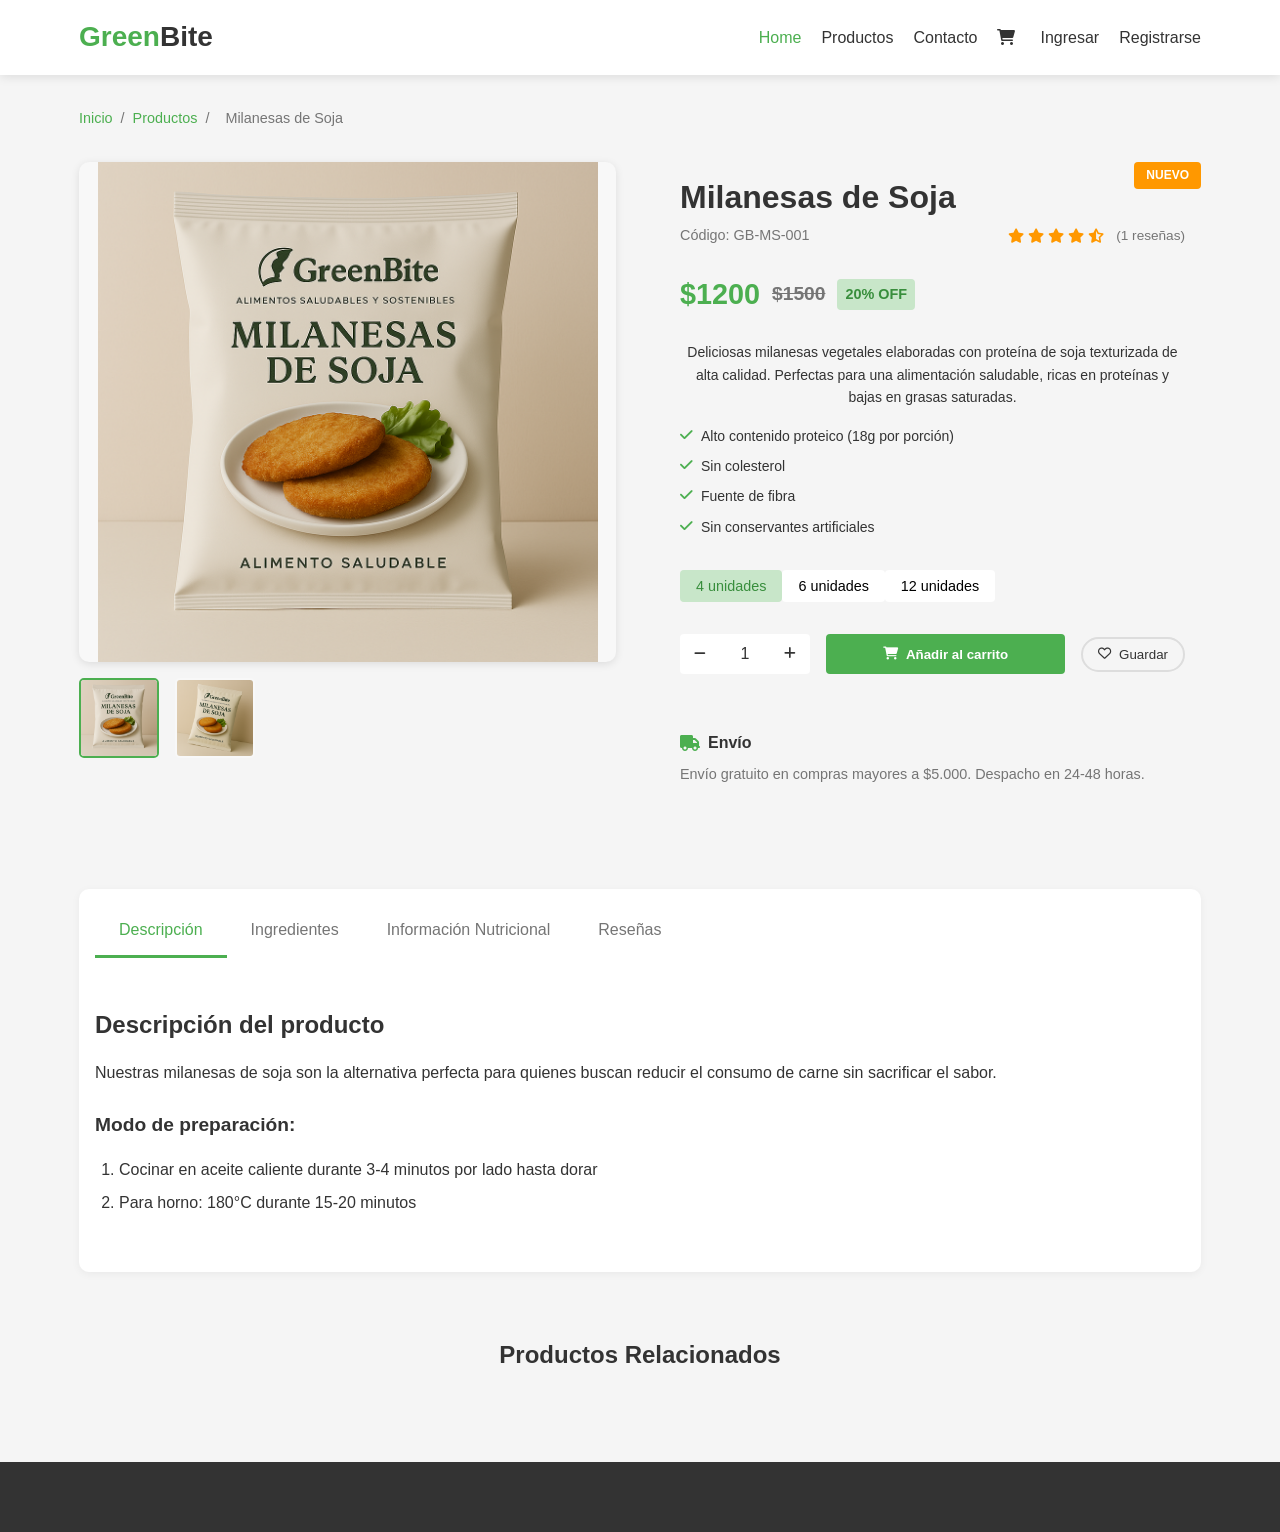
==== productDetail.html @ 4cae7c71 "Detalles del producto(html, css y javascript)" ====
<!DOCTYPE html>
<html lang="es">
<head>
    <meta charset="UTF-8">
    <meta name="viewport" content="width=device-width, initial-scale=1.0">
    <title>Detalle de Producto | GreenBite</title>
    <link rel="stylesheet" href="css/styles.css">
    <link rel="stylesheet" href="css/product-detail.css">
    <link rel="stylesheet" href="https://cdnjs.cloudflare.com/ajax/libs/font-awesome/6.0.0-beta3/css/all.min.css">
</head>
<body>
   <header>
    <div class="container">
        <div class="header-content">
            <div class="logo">
                <h1><span class="green">Green</span><span class="bite">Bite</span></h1>
            </div>
            
            <nav class="main-nav">
                <ul>
                    <li><a href="#" class="active">Home</a></li>
                    <li><a href="#popular-products">Productos</a></li>
                    <li><a href="#contact-section">Contacto</a></li>
                    <li><a href="productCart.html"><i class="fas fa-shopping-cart"></i></a></li>
                    <li><a href="login.html">Ingresar</a></li>
                    <li><a href="register.html">Registrarse</a></li>
                </ul>
            </nav>
        </div>
    </div>
</header>

    <main class="product-detail-container">
        <div class="container">
            <nav class="breadcrumb">
                <a href="index.html">Inicio</a>
                <span>/</span>
                <a href="#products">Productos</a>
                <span>/</span>
                <span id="current-product">Cargando...</span>
            </nav>

            <div class="product-detail-grid">
                <!-- Galería de imágenes -->
                <div class="product-gallery">
                    <div class="main-image">
                        <img src="" alt="Imagen del producto" id="main-product-image">
                    </div>
                    <div class="thumbnail-container" id="thumbnail-container">
                        <!-- Las miniaturas se generarán con JavaScript -->
                    </div>
                </div>

                <!-- Información del producto -->
                <div class="product-info">
                    <span class="product-badge" id="product-badge">Nuevo</span>
                    <h1 id="product-title">Cargando producto...</h1>
                    
                    <div class="product-meta">
                        <span class="product-code" id="product-code">Código: GB-XXXX</span>
                        <div class="product-rating">
                            <i class="fas fa-star"></i>
                            <i class="fas fa-star"></i>
                            <i class="fas fa-star"></i>
                            <i class="fas fa-star"></i>
                            <i class="fas fa-star-half-alt"></i>
                            <span id="review-count">(0 reseñas)</span>
                        </div>
                    </div>

                    <div class="product-price">
                        <span class="current-price" id="current-price">$0</span>
                        <span class="old-price" id="old-price"></span>
                        <span class="discount" id="discount-badge"></span>
                    </div>

                    <div class="product-description">
                        <p id="product-description">Descripción del producto...</p>
                        <ul class="features-list" id="features-list">
                            <!-- Características se llenarán con JS -->
                        </ul>
                    </div>

                    <div class="product-variants" id="product-variants">
                        <!-- Variantes se generarán con JS -->
                    </div>

                    <div class="product-actions">
                        <div class="quantity-selector">
                            <button class="qty-btn minus"><i class="fas fa-minus"></i></button>
                            <input type="number" value="1" min="1" max="10" class="qty-input">
                            <button class="qty-btn plus"><i class="fas fa-plus"></i></button>
                        </div>
                        <button class="btn-add-to-cart">
                            <i class="fas fa-shopping-cart"></i> Añadir al carrito
                        </button>
                        <button class="btn-wishlist">
                            <i class="far fa-heart"></i> Guardar
                        </button>
                    </div>

                    <div class="product-details">
                        <div class="detail-item">
                            <h3><i class="fas fa-truck"></i> Envío</h3>
                            <p>Envío gratuito en compras mayores a $5.000. Despacho en 24-48 horas.</p>
                        </div>
                    </div>
                </div>
            </div>

            <!-- Pestañas de información -->
            <div class="product-tabs">
                <ul class="tabs-header">
                    <li class="active" data-tab="description">Descripción</li>
                    <li data-tab="ingredients">Ingredientes</li>
                    <li data-tab="nutrition">Información Nutricional</li>
                    <li data-tab="reviews">Reseñas</li>
                </ul>
                <div class="tabs-content">
                    <div id="description" class="tab-pane active">
                        <h2 id="description-title">Descripción del producto</h2>
                        <p id="description-content">Cargando descripción...</p>
                        <h3>Modo de preparación:</h3>
                        <ol id="preparation-steps">
                            <!-- Pasos de preparación -->
                        </ol>
                    </div>
                    <div id="ingredients" class="tab-pane">
                        <h2>Ingredientes</h2>
                        <p id="ingredients-content">Cargando ingredientes...</p>
                        <p><strong>Alérgenos:</strong> <span id="allergens-info"></span></p>
                    </div>
                    <div id="nutrition" class="tab-pane">
                        <h2>Información Nutricional</h2>
                        <p id="nutrition-serving-size">Porción de 100g:</p>
                        <table class="nutrition-table">
                            <tbody id="nutrition-facts">
                                <!-- Datos nutricionales -->
                            </tbody>
                        </table>
                    </div>
                    <div id="reviews" class="tab-pane">
                        <h2>Reseñas de Clientes</h2>
                        <div id="reviews-container">
                            <!-- Reseñas se cargarán aquí -->
                        </div>
                    </div>
                </div>
            </div>

            <!-- Productos relacionados -->
            <section class="related-products">
                <h2>Productos Relacionados</h2>
                <div class="products-grid" id="related-products">
                    <!-- Productos relacionados se cargarán con JS -->
                </div>
            </section>
        </div>
    </main>

    <footer id="contact-section">
        <!-- Footer igual que en index.html -->
    </footer>

    <script src="js/product-detail.js"></script>
    <script>
        document.addEventListener('DOMContentLoaded', function() {
            const menuToggle = document.querySelector('.menu-toggle');
            const mainNav = document.querySelector('.main-nav');
            
            menuToggle.addEventListener('click', function() {
                mainNav.classList.toggle('active');
            });
        });
    </script>
</body>
</html>
---- css/styles.css ----
/* Estilos generales */
:root {
  --primary: #4CAF50;          /* Verde principal */
  --primary-dark: #388E3C;     /* Verde oscuro */
  --primary-light: #C8E6C9;    /* Verde claro */
  --secondary: #FF9800;        /* Naranja acento */
  --dark: #333333;             /* Texto oscuro */
  --light: #F5F5F5;           /* Fondo claro */
  --white: #FFFFFF;           /* Blanco */
  --gray: #757575;            /* Gris */
}

* {
  margin: 0;
  padding: 0;
  box-sizing: border-box;
  font-family: 'Segoe UI', Roboto, Oxygen, Ubuntu, Cantarell, 'Open Sans', sans-serif;
}

body {
  background-color: var(--light);
  color: var(--dark);
  line-height: 1.6;
}

.container {
  width: 90%;
  max-width: 1200px;
  margin: 0 auto;
  padding: 0 15px;
}

.btn {
  display: inline-block;
  padding: 10px 20px;
  border-radius: 25px;
  font-weight: 600;
  text-decoration: none;
  transition: all 0.3s ease;
  text-align: center;
  cursor: pointer;
  border: none;
}

.btn-primary {
  background-color: var(--primary);
  color: var(--white);
}

.btn-primary:hover {
  background-color: var(--primary-dark);
}

.btn-outline {
  background-color: transparent;
  color: var(--primary);
  border: 2px solid var(--primary);
}

.btn-outline:hover {
  background-color: var(--primary-light);
}

/* Header */
header {
    background-color: var(--white);
    box-shadow: 0 2px 10px rgba(0, 0, 0, 0.1);
    position: sticky;
    top: 0;
    z-index: 1000;
    padding: 15px 0;
}

.header-content {
    display: flex;
    justify-content: space-between;
    align-items: center;
}

.logo {
    display: flex;
    align-items: center;
}

.logo h1 {
    font-size: 28px;
    font-weight: 700;
}

.logo .green {
    color: var(--primary);
}

.logo .bite {
    color: var(--dark);
}

.main-nav ul {
    display: flex;
    list-style: none;
    align-items: center;
}

.main-nav ul li {
    margin-left: 20px;
}

.main-nav ul li a {
    text-decoration: none;
    color: var(--dark);
    font-weight: 500;
    transition: color 0.3s;
    display: flex;
    align-items: center;
}

.main-nav ul li a:hover, 
.main-nav ul li a.active {
    color: var(--primary);
}

.main-nav ul li a i {
    margin-right: 5px;
}

/* Search bar */
.search-bar {
  background-color: var(--primary-light);
  padding: 15px 0;
}

.search-bar .container {
  display: flex;
}

.search-bar input {
  flex: 1;
  padding: 10px 15px;
  border: 1px solid #ddd;
  border-radius: 25px 0 0 25px;
  border-right: none;
  font-size: 16px;
}

.search-bar button {
  padding: 10px 15px;
  background-color: var(--primary);
  color: var(--white);
  border: none;
  border-radius: 0 25px 25px 0;
  cursor: pointer;
  transition: background-color 0.3s;
}

.search-bar button:hover {
  background-color: var(--primary-dark);
}

.product-section {
  padding: 3rem 0;
}

.section-title {
  text-align: center;
  margin-bottom: 2.5rem;
}

.section-title h2 {
  font-size: 2rem;
  color: var(--primary);
  margin-bottom: 0.5rem;
}

.section-title .divider {
  width: 80px;
  height: 4px;
  background-color: var(--secondary);
  margin: 0 auto;
}

.products-grid {
  display: grid;
  grid-template-columns: repeat(auto-fit, minmax(280px, 1fr));
  gap: 1.5rem;
}

.product-card {
  background: var(--white);
  border-radius: 10px;
  overflow: hidden;
  box-shadow: 0 3px 10px rgba(0, 0, 0, 0.08);
  transition: all 0.3s ease;
  display: flex;
  flex-direction: column;
  height: 100%;
}

.product-card:hover {
  transform: translateY(-5px);
  box-shadow: 0 5px 15px rgba(0, 0, 0, 0.12);
}

.product-image-container {
  height: 200px;
  position: relative;
  overflow: hidden;
  display: flex;
  justify-content: center;
  align-items: center;
  background-color: #f8f8f8; 
}

.product-image {
  max-width: 100%;
  max-height: 100%;
  width: auto;
  height: auto;
  object-fit: contain; 
  transition: transform 0.3s ease;
  padding: 15px; 
}

.product-card:hover .product-image {
  transform: scale(1.05);
}

.product-badge {
  position: absolute;
  top: 10px;
  right: 10px;
  background-color: var(--secondary);
  color: white;
  padding: 0.25rem 0.5rem;
  border-radius: 4px;
  font-size: 0.75rem;
  font-weight: bold;
  z-index: 2;
}

.product-content {
  padding: 1.25rem;
  flex: 1;
  display: flex;
  flex-direction: column;
}

.product-title {
  font-size: 1.25rem;
  color: var(--dark);
  margin-bottom: 0.75rem;
  font-weight: 600;
  text-align: center; 
}

.product-description {
  color: var(--gray);
  font-size: 0.875rem;
  margin-bottom: 1rem;
  line-height: 1.5;
  text-align: center; 
}

.product-details {
  margin-top: auto;
}

.price-container {
  display: flex;
  justify-content: center; 
  align-items: center;
  margin-bottom: 1rem;
}

.product-price {
  font-size: 1.25rem;
  font-weight: 700;
  color: var(--primary);
  text-align: center; 
}

.product-actions {
  display: flex;
  justify-content: center; 
  gap: 0.75rem;
}

.btn-details {
    display: block;
    width: 120px;
    padding: 8px 12px; 
    margin: 0 auto; 
    background-color: var(--primary);
    color: white;
    border: none;
    border-radius: 4px;
    font-weight: 500;
    font-size: 0.85rem;
    text-align: center;
    transition: background-color 0.2s ease;
    text-decoration: none;
    cursor: pointer;
}

.btn-details:hover {
  background-color: var(--primary-dark);
  transform: translateY(-1px);
}

.btn-icon {
  display: none;
}

/* Banner */
.banner {
  background-color: var(--primary);
  color: var(--white);
  padding: 40px 0;
  text-align: center;
  margin: 30px 0;
}

.banner h2 {
  font-size: 24px;
  max-width: 800px;
  margin: 0 auto;
}

/* Categorías */
.categories-section {
  padding: 3rem 0;
  background-color: var(--white);
}

.categories-grid {
  display: grid;
  grid-template-columns: repeat(auto-fit, minmax(220px, 1fr));
  gap: 1.5rem;
}

.category-card {
  background-color: var(--primary-light);
  border-radius: 10px;
  overflow: hidden;
  box-shadow: 0 3px 10px rgba(0, 0, 0, 0.08);
  transition: all 0.3s ease;
  display: flex;
  flex-direction: column;
}

.category-card:hover {
  transform: translateY(-5px);
  box-shadow: 0 5px 15px rgba(0, 0, 0, 0.12);
}

.category-header {
  padding: 1.5rem 1.25rem 0;
  text-align: center;
}

.category-title {
  font-size: 1.5rem;
  color: var(--primary-dark);
  margin-bottom: 0.5rem;
  font-weight: 700;
}

.category-description {
  color: var(--dark);
  font-size: 0.9rem;
  line-height: 1.5;
  margin-bottom: 1.5rem;
  padding: 0 1rem;
  text-align: center;
}

.category-actions {
  padding: 0 1.25rem 1.5rem;
  text-align: center;
}

.btn-category {
  display: inline-block;
  padding: 8px 20px;
  background-color: var(--primary);
  color: white;
  border: none;
  border-radius: 4px;
  font-weight: 500;
  font-size: 0.85rem;
  text-decoration: none;
  transition: all 0.3s ease;
  cursor: pointer;
}

.btn-category:hover {
  background-color: var(--primary-dark);
  transform: translateY(-1px);
}

/* Newsletter */
.newsletter {
  background-color: var(--dark);
  color: var(--white);
  padding: 50px 0;
  text-align: center;
}

.newsletter h2 {
  margin-bottom: 20px;
  font-size: 24px;
}

.newsletter form {
  display: flex;
  max-width: 500px;
  margin: 0 auto;
}

.newsletter input {
  flex: 1;
  padding: 12px 15px;
  border: none;
  border-radius: 25px 0 0 25px;
  font-size: 16px;
}

.newsletter button {
  border-radius: 0 25px 25px 0;
  background-color: var(--secondary);
  color: var(--white);
  font-weight: 600;
}

.newsletter button:hover {
  background-color: #F57C00;
}

/* Footer */
footer {
  background-color: var(--dark);
  color: var(--white);
  padding: 50px 0 20px;
}

.footer-content {
  display: grid;
  grid-template-columns: repeat(auto-fit, minmax(250px, 1fr));
  gap: 40px;
  margin-bottom: 30px;
}

.footer-info h3 {
  font-size: 20px;
  margin-bottom: 15px;
  color: var(--primary);
}

.footer-info p {
  margin-bottom: 15px;
  color: #ccc;
}

.contact-info h4 {
  margin-bottom: 15px;
  font-size: 18px;
}

.contact-info p {
  margin-bottom: 10px;
  display: flex;
  align-items: center;
  color: #ccc;
}

.contact-info i {
  margin-right: 10px;
  color: var(--primary);
}

.footer-links h4 {
  margin-bottom: 15px;
  font-size: 18px;
  color: var(--primary);
}

.footer-links ul {
  list-style: none;
}

.footer-links ul li {
  margin-bottom: 10px;
}

.footer-links ul li a {
  color: #ccc;
  text-decoration: none;
  transition: color 0.3s;
}

.footer-links ul li a:hover {
  color: var(--primary);
}

.copyright {
  text-align: center;
  padding-top: 20px;
  border-top: 1px solid #444;
  color: #999;
  font-size: 14px;
}

.social-links {
  display: flex;
  justify-content: center;
  margin-top: 20px;
  gap: 15px;
}

.social-links a {
  color: var(--white);
  background-color: #444;
  width: 40px;
  height: 40px;
  border-radius: 50%;
  display: flex;
  align-items: center;
  justify-content: center;
  transition: background-color 0.3s;
}

.social-links a:hover {
  background-color: var(--primary);
}

/* Responsive */
@media (max-width: 768px) {
  header .container {
    flex-direction: column;
    text-align: center;
  }

  .logo {
    margin-bottom: 15px;
  }

  .main-nav ul {
    flex-wrap: wrap;
    justify-content: center;
  }

  .main-nav ul li {
    margin: 5px 10px;
  }

  .product-grid, .category-grid {
    grid-template-columns: repeat(2, 1fr);
  }

    .category-title {
    font-size: 1.3rem;
  }


 .product-image-container {
    height: 180px;
  }
  .newsletter form {
    flex-direction: column;
  }

  .newsletter input {
    border-radius: 25px;
    margin-bottom: 10px;
  }

  .newsletter button {
    border-radius: 25px;
  }
}

@media (max-width: 480px) {
    .products-grid {
    grid-template-columns: 1fr;
  }

    .product-image-container {
    height: 220px;
  }
  
  .product-actions {
    flex-direction: column;
  }

    .categories-grid {
    grid-template-columns: 1fr;
  }
  
  .btn-details {
    width: 100%;
    max-width: 140px;
  }
}
---- css/product-detail.css ----
/* Estilos para la página de detalle de producto */
.product-detail-container {
    padding: 2rem 0 4rem;
    background-color: var(--light);
}

.breadcrumb {
    margin-bottom: 2rem;
    font-size: 0.9rem;
    color: var(--gray);
    display: flex;
    align-items: center;
    flex-wrap: wrap;
}

.breadcrumb a {
    color: var(--primary);
    text-decoration: none;
    transition: color 0.2s;
}

.breadcrumb a:hover {
    color: var(--primary-dark);
    text-decoration: underline;
}

.breadcrumb span {
    margin: 0 0.5rem;
    color: var(--gray-light);
}

.product-detail-grid {
    display: grid;
    grid-template-columns: 1fr 1fr;
    gap: 3rem;
    margin-bottom: 4rem;
}

/* Galería de imágenes */
.product-gallery {
    display: flex;
    flex-direction: column;
    gap: 1rem;
}

.main-image {
    width: 100%;
    height: 500px;
    border-radius: 10px;
    overflow: hidden;
    background-color: #f8f8f8;
    display: flex;
    align-items: center;
    justify-content: center;
    box-shadow: 0 2px 8px rgba(0,0,0,0.1);
}

.main-image img {
    max-width: 100%;
    max-height: 100%;
    object-fit: contain;
    transition: transform 0.3s;
}

.main-image:hover img {
    transform: scale(1.03);
}

.thumbnail-container {
    display: flex;
    gap: 1rem;
    overflow-x: auto;
    padding-bottom: 0.5rem;
}

.thumbnail {
    width: 80px;
    height: 80px;
    min-width: 80px;
    border-radius: 5px;
    overflow: hidden;
    cursor: pointer;
    border: 2px solid transparent;
    background-color: #f8f8f8;
    display: flex;
    align-items: center;
    justify-content: center;
    transition: all 0.2s;
}

.thumbnail:hover {
    border-color: var(--primary-light);
}

.thumbnail.active {
    border-color: var(--primary);
}

.thumbnail img {
    max-width: 100%;
    max-height: 100%;
    object-fit: contain;
}

/* Información del producto */
.product-info {
    position: relative;
    padding: 1rem;
}

.product-badge {
    position: absolute;
    top: 0;
    right: 0;
    background-color: var(--secondary);
    color: white;
    padding: 0.25rem 0.75rem;
    border-radius: 4px;
    font-size: 0.75rem;
    font-weight: bold;
    text-transform: uppercase;
}

.product-info h1 {
    font-size: 2rem;
    color: var(--dark);
    margin-bottom: 0.5rem;
    line-height: 1.2;
}

.product-meta {
    display: flex;
    justify-content: space-between;
    align-items: center;
    margin-bottom: 1.5rem;
    font-size: 0.9rem;
    color: var(--gray);
    flex-wrap: wrap;
    gap: 0.5rem;
}

.product-rating {
    color: var(--secondary);
    display: flex;
    align-items: center;
    gap: 0.25rem;
}

.product-rating span {
    color: var(--gray);
    margin-left: 0.5rem;
    font-size: 0.85rem;
}

.product-price {
    margin-bottom: 1.5rem;
    display: flex;
    align-items: center;
    flex-wrap: wrap;
    gap: 0.75rem;
}

.current-price {
    font-size: 1.8rem;
    font-weight: 700;
    color: var(--primary);
}

.old-price {
    font-size: 1.2rem;
    text-decoration: line-through;
    color: var(--gray);
}

.discount {
    background-color: var(--primary-light);
    color: var(--primary-dark);
    padding: 0.25rem 0.5rem;
    border-radius: 4px;
    font-size: 0.9rem;
    font-weight: 600;
}

.product-description {
    margin-bottom: 2rem;
    line-height: 1.6;
    color: var(--dark);
}

.product-description p {
    margin-bottom: 1rem;
}

.features-list {
    margin: 1rem 0;
    padding: 0;
    list-style: none;
}

.features-list li {
    margin-bottom: 0.5rem;
    display: flex;
    align-items: flex-start;
    gap: 0.5rem;
    color: var(--dark);
}

.features-list i {
    color: var(--primary);
    font-size: 0.9rem;
    margin-top: 0.2rem;
}

/* Selector de variantes */
.product-variants {
    margin-bottom: 2rem;
}

.variant-selector {
    margin-bottom: 1rem;
}

.variant-selector label {
    display: block;
    margin-bottom: 0.5rem;
    font-weight: 500;
    color: var(--dark);
}

.variant-options {
    display: flex;
    gap: 0.75rem;
    flex-wrap: wrap;
}

.variant-btn {
    padding: 0.5rem 1rem;
    background-color: var(--white);
    border: 1px solid var(--gray-light);
    border-radius: 4px;
    cursor: pointer;
    transition: all 0.2s;
    font-size: 0.9rem;
}

.variant-btn:hover {
    border-color: var(--primary-light);
}

.variant-btn.active {
    border-color: var(--primary);
    background-color: var(--primary-light);
    color: var(--primary-dark);
    font-weight: 500;
}

/* Selector de cantidad */
.product-actions {
    display: flex;
    gap: 1rem;
    margin-bottom: 2rem;
    align-items: center;
    flex-wrap: wrap;
}

.quantity-selector {
    display: flex;
    align-items: center;
    border: 1px solid var(--gray-light);
    border-radius: 4px;
    overflow: hidden;
}

.qty-btn {
    width: 40px;
    height: 40px;
    background-color: var(--white);
    border: none;
    cursor: pointer;
    display: flex;
    align-items: center;
    justify-content: center;
    color: var(--dark);
    transition: background-color 0.2s;
}

.qty-btn:hover {
    background-color: var(--light);
}

.qty-input {
    width: 50px;
    height: 40px;
    text-align: center;
    border: none;
    border-left: 1px solid var(--gray-light);
    border-right: 1px solid var(--gray-light);
    font-size: 1rem;
    color: var(--dark);
    -moz-appearance: textfield;
}

.qty-input::-webkit-outer-spin-button,
.qty-input::-webkit-inner-spin-button {
    -webkit-appearance: none;
    margin: 0;
}

.btn-add-to-cart {
    flex: 1;
    min-width: 200px;
    padding: 0 1.5rem;
    height: 40px;
    background-color: var(--primary);
    color: white;
    border: none;
    border-radius: 4px;
    font-weight: 600;
    cursor: pointer;
    transition: background-color 0.2s;
    display: flex;
    align-items: center;
    justify-content: center;
    gap: 0.5rem;
}

.btn-add-to-cart:hover {
    background-color: var(--primary-dark);
}

.btn-wishlist {
  display: inline-flex;
  align-items: center;
  justify-content: center;
  gap: 8px;
  padding: 8px 15px;
  border: 2px solid #ddd;
  border-radius: 25px;
  background-color: transparent;
  color: var(--dark);
  font-weight: 500;
  transition: all 0.3s ease;
  cursor: pointer;
  white-space: nowrap;
}

.btn-wishlist:hover {
    color: var(--secondary);
    border-color: var(--secondary);
}

.btn-wishlist.active {
    color: var(--secondary);
    border-color: var(--secondary);
}

/* Información adicional */
.product-details {
    border-top: 1px solid var(--gray-light);
    padding-top: 1.5rem;
    margin-top: 1.5rem;
}

.detail-item {
    margin-bottom: 1.5rem;
}

.detail-item h3 {
    display: flex;
    align-items: center;
    gap: 0.5rem;
    font-size: 1rem;
    margin-bottom: 0.5rem;
    color: var(--dark);
}

.detail-item i {
    color: var(--primary);
}

.detail-item p {
    font-size: 0.9rem;
    color: var(--gray);
    line-height: 1.5;
}

/* Pestañas de información */
.product-tabs {
    margin-bottom: 4rem;
    background-color: var(--white);
    border-radius: 10px;
    padding: 1rem;
    box-shadow: 0 2px 8px rgba(0,0,0,0.05);
}

.tabs-header {
    display: flex;
    list-style: none;
    padding: 0;
    margin: 0 0 1.5rem 0;
    border-bottom: 1px solid var(--gray-light);
    flex-wrap: wrap;
}

.tabs-header li {
    padding: 0.75rem 1.5rem;
    cursor: pointer;
    font-weight: 500;
    color: var(--gray);
    border-bottom: 3px solid transparent;
    transition: all 0.2s;
}

.tabs-header li:hover {
    color: var(--primary);
}

.tabs-header li.active {
    color: var(--primary);
    border-bottom-color: var(--primary);
}

.tab-pane {
    display: none;
    padding: 1.5rem 0;
    line-height: 1.6;
    color: var(--dark);
}

.tab-pane.active {
    display: block;
}

.tab-pane h2 {
    font-size: 1.5rem;
    margin-bottom: 1rem;
    color: var(--dark);
}

.tab-pane h3 {
    font-size: 1.2rem;
    margin: 1.5rem 0 1rem;
    color: var(--dark);
}

.tab-pane ol, .tab-pane ul {
    margin: 1rem 0 1rem 1.5rem;
    padding: 0;
}

.tab-pane li {
    margin-bottom: 0.5rem;
}

/* Tabla nutricional */
.nutrition-table {
    width: 100%;
    border-collapse: collapse;
    margin: 1rem 0;
}

.nutrition-table tr {
    border-bottom: 1px solid var(--gray-light);
}

.nutrition-table td {
    padding: 0.5rem 0;
    vertical-align: top;
}

.nutrition-table td:first-child {
    color: var(--gray);
}

.nutrition-table td:last-child {
    font-weight: 500;
    text-align: right;
    color: var(--dark);
}

/* Reseñas */
.review {
    margin-bottom: 1.5rem;
    padding-bottom: 1.5rem;
    border-bottom: 1px solid var(--gray-light);
}

.review:last-child {
    border-bottom: none;
    margin-bottom: 0;
    padding-bottom: 0;
}

.review-header {
    display: flex;
    justify-content: space-between;
    margin-bottom: 0.5rem;
    flex-wrap: wrap;
    gap: 0.5rem;
}

.review-author {
    font-weight: 500;
    color: var(--dark);
}

.review-rating {
    color: var(--secondary);
    display: flex;
    align-items: center;
    gap: 0.25rem;
}

.review-content p {
    margin: 0;
    color: var(--dark);
}

/* Productos relacionados */
.related-products {
    margin-top: 4rem;
}

.related-products h2 {
    font-size: 1.5rem;
    margin-bottom: 1.5rem;
    color: var(--dark);
    text-align: center;
}

/* Responsive */
@media (max-width: 992px) {
    .product-detail-grid {
        gap: 2rem;
    }
    
    .main-image {
        height: 400px;
    }
}

@media (max-width: 768px) {
    .product-detail-grid {
        grid-template-columns: 1fr;
    }
    
    .main-image {
        height: 350px;
    }
    
    .product-actions {
        flex-direction: column;
        align-items: stretch;
    }
    
    .quantity-selector {
        align-self: flex-start;
    }
    
    .btn-add-to-cart {
        width: 100%;
    }
    
    .tabs-header {
        overflow-x: auto;
        white-space: nowrap;
        padding-bottom: 5px;
        flex-wrap: nowrap;
    }
}

@media (max-width: 480px) {
    .main-image {
        height: 300px;
    }
    
    .product-price {
        flex-direction: column;
        align-items: flex-start;
        gap: 0.5rem;
    }
    
    .current-price {
        font-size: 1.5rem;
    }
    
    .product-meta {
        flex-direction: column;
        align-items: flex-start;
    }
}
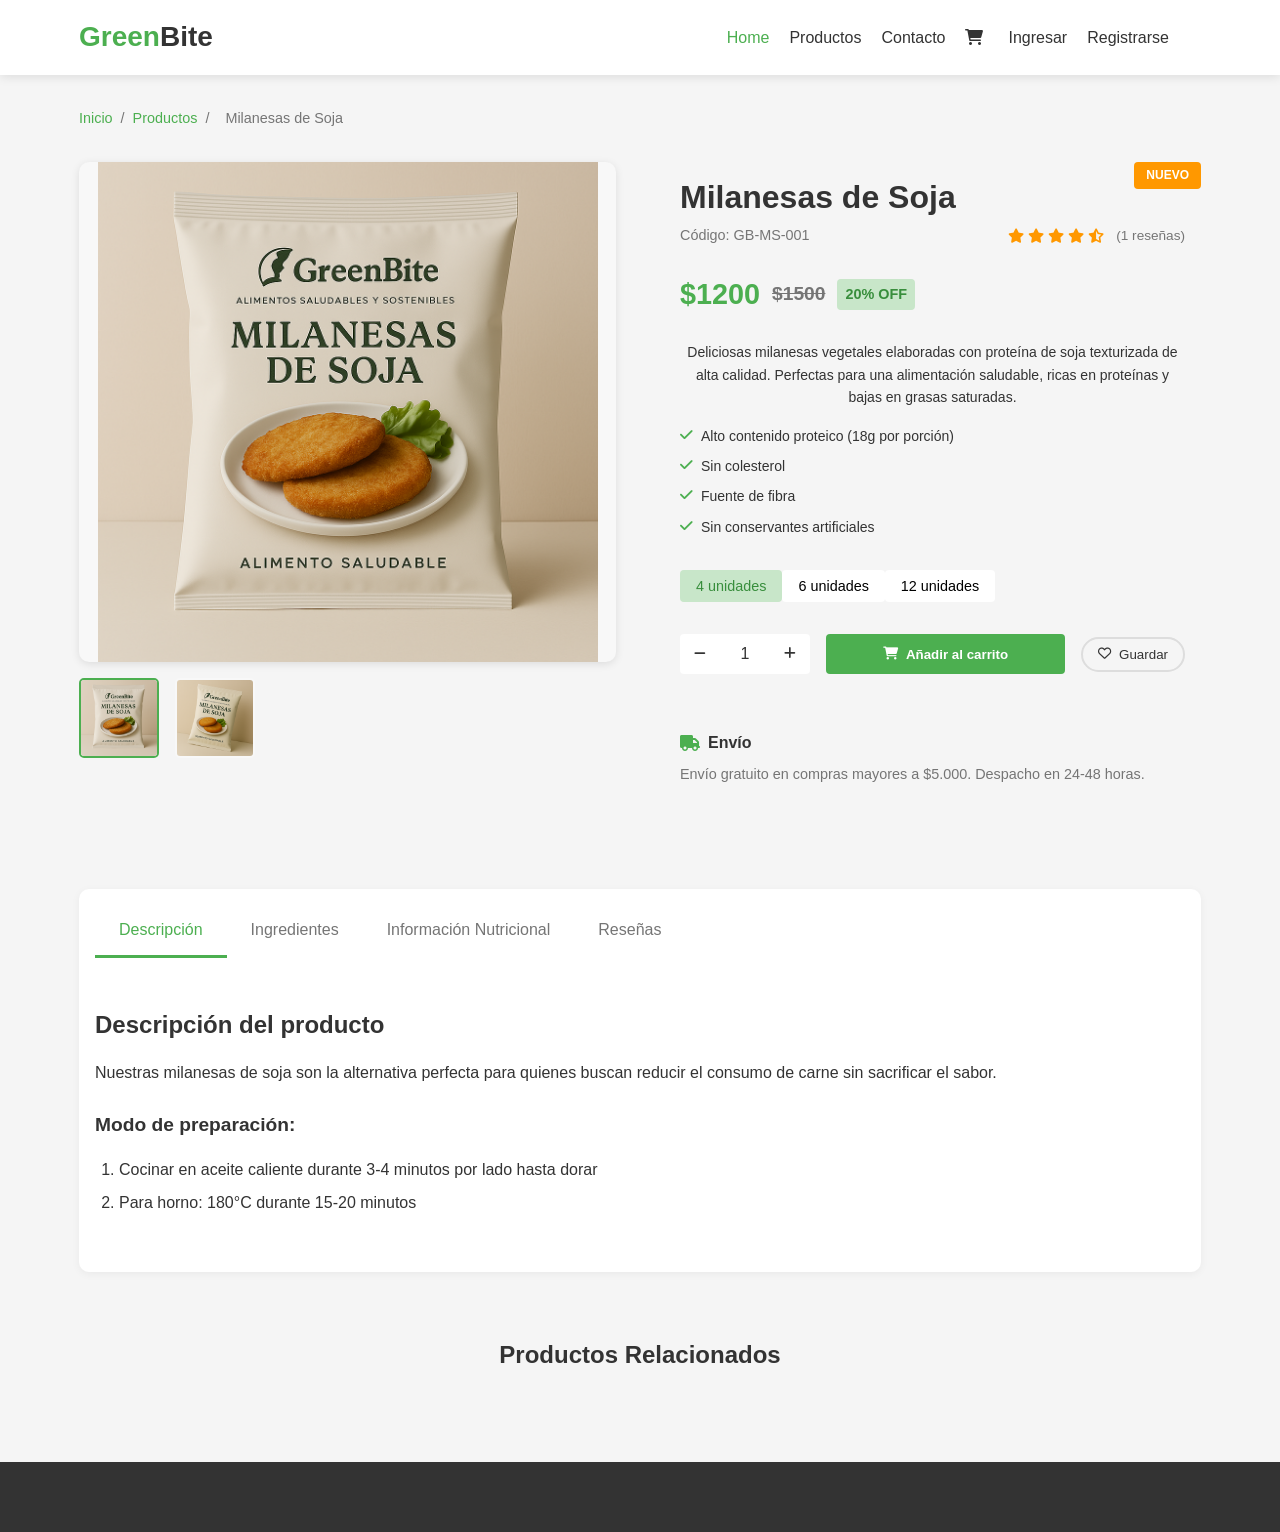
==== commit 5075d0b1: "Agregando visusalizacion de carrito de compras y registro de usuario" ====
--- a/productDetail.html
+++ b/productDetail.html
@@ -9,26 +9,25 @@
     <link rel="stylesheet" href="https://cdnjs.cloudflare.com/ajax/libs/font-awesome/6.0.0-beta3/css/all.min.css">
 </head>
 <body>
-   <header>
-    <div class="container">
-        <div class="header-content">
-            <div class="logo">
-                <h1><span class="green">Green</span><span class="bite">Bite</span></h1>
+ <header>
+        <div class="container">
+                <div class="header-content">
+                    <div class="logo">
+                        <h1><span class="green">Green</span><span class="bite">Bite</span></h1>
+                    </div>
+                    <nav class="main-nav">
+                        <ul>
+                            <li><a href="#" class="active">Home</a></li>
+                            <li><a href="#popular-products">Productos</a></li>
+                            <li><a href="#contact-section">Contacto</a></li>
+                            <li><a href="productCart.html"><i class="fas fa-shopping-cart"></i></a></li>
+                            <li><a href="login.html">Ingresar</a></li>
+                            <li><a href="register.html">Registrarse</a></li>
+                        </ul>
+                    </nav>
+                </div>
             </div>
-            
-            <nav class="main-nav">
-                <ul>
-                    <li><a href="#" class="active">Home</a></li>
-                    <li><a href="#popular-products">Productos</a></li>
-                    <li><a href="#contact-section">Contacto</a></li>
-                    <li><a href="productCart.html"><i class="fas fa-shopping-cart"></i></a></li>
-                    <li><a href="login.html">Ingresar</a></li>
-                    <li><a href="register.html">Registrarse</a></li>
-                </ul>
-            </nav>
-        </div>
-    </div>
-</header>
+    </header>
 
     <main class="product-detail-container">
         <div class="container">
--- a/css/styles.css
+++ b/css/styles.css
@@ -95,6 +95,10 @@
     color: var(--dark);
 }
 
+.main-nav {
+    margin-left: auto; /* Empuja la nav a la derecha */
+    margin-right: 2rem;
+}
 .main-nav ul {
     display: flex;
     list-style: none;
@@ -599,4 +603,4 @@
     width: 100%;
     max-width: 140px;
   }
-}
+}
